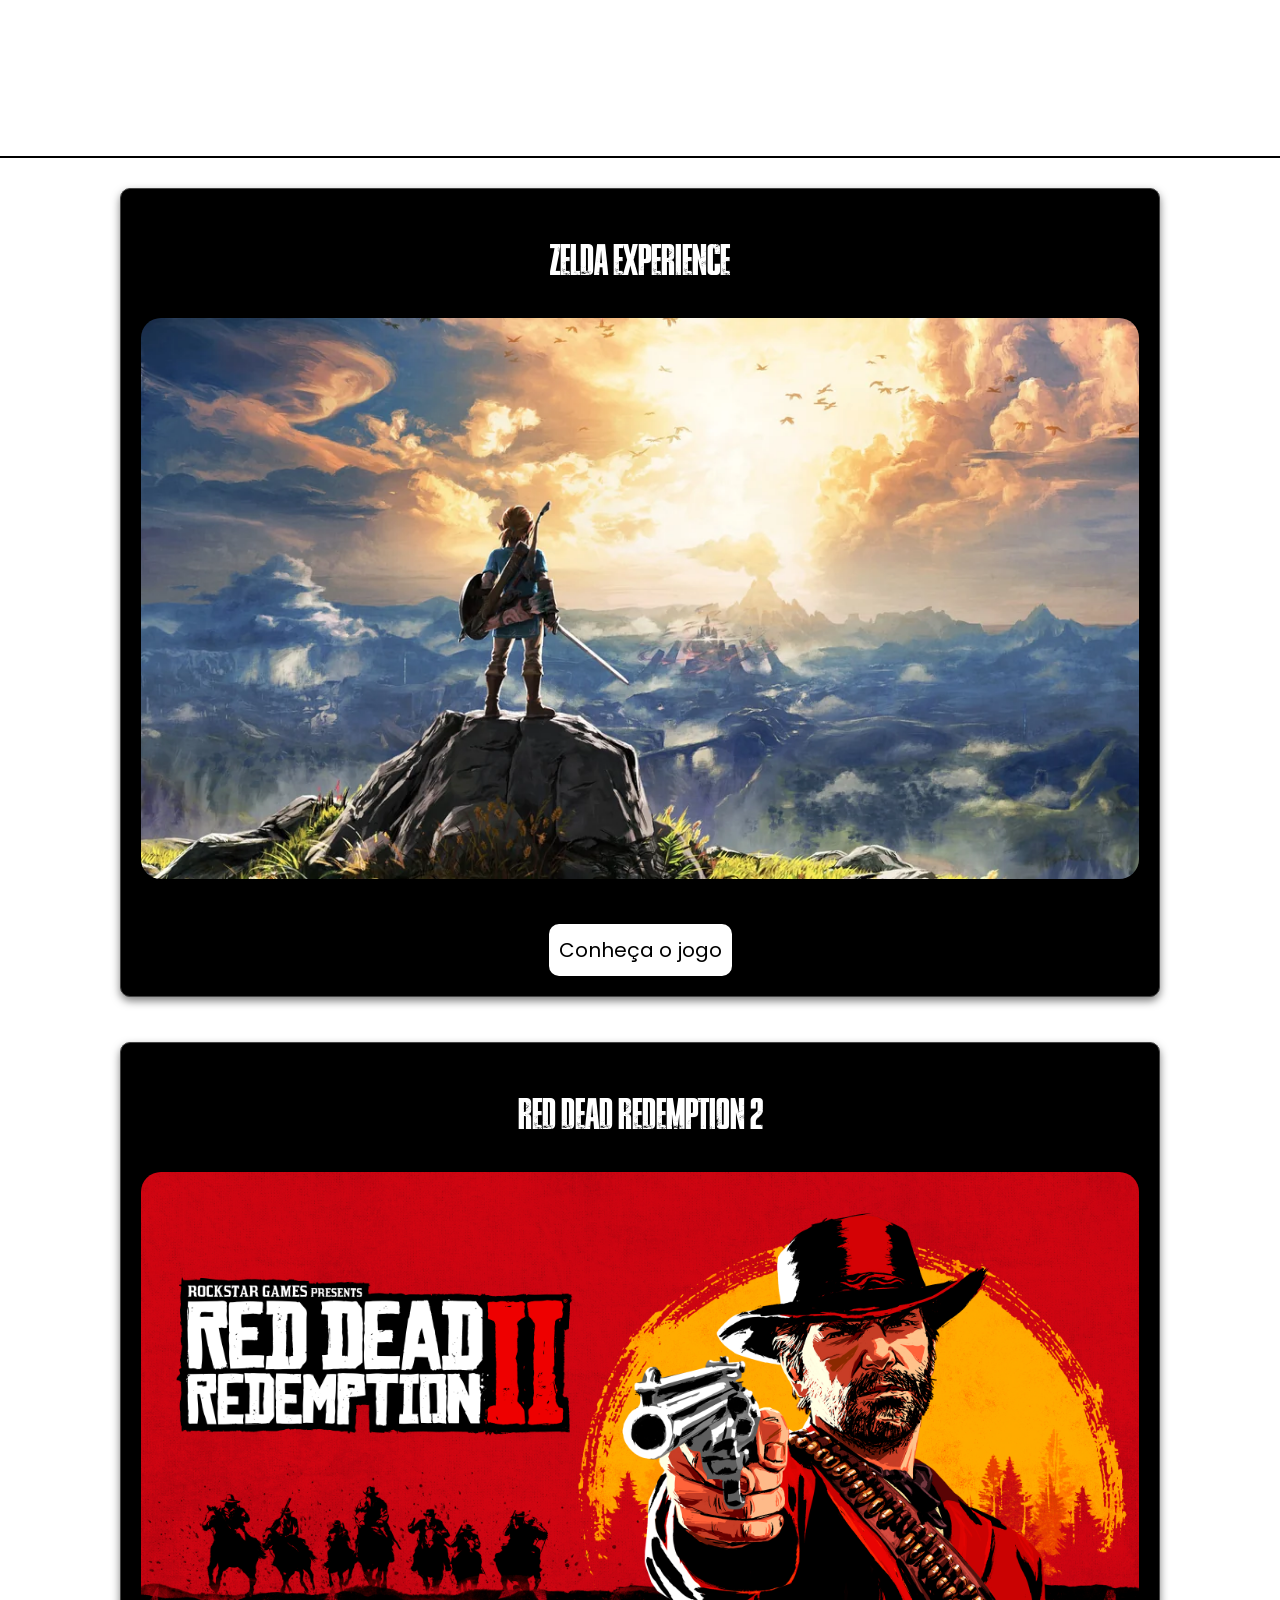
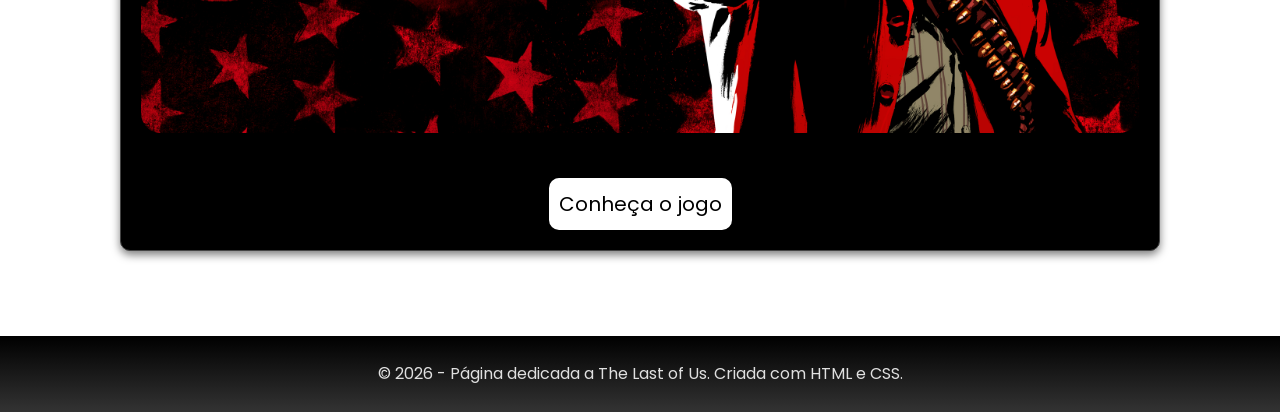
==== jogos.html @ bc87af3b "pronto Co-authored-by: Copilot <copilot@github.com>" ====
<!DOCTYPE html>
<html lang="pt-br">

<head>
    <meta charset="UTF-8">
    <meta name="viewport" content="width=device-width, initial-scale=1.0">
    <title>The Last of Us</title>
    <link rel="shortcut icon" href="../assets/icons/favicon.ico" type="image/x-icon">
    <link rel="stylesheet" href="jogos.css">
     <link href="https://fonts.googleapis.com/css2?family=Oswald:wght@200..700&display=swap" rel="stylesheet">
    <link rel="stylesheet" href="style.css">
     <link rel="shortcut icon" href="assets/favcom.jpg" type="image/x-icon">
</head>

<body>
    <header>
        <h1 class="conheca">CONHECA OS JOGOS</h1>
         </header>
        <div class="container">
            <section>
                <article class="jogos">
                    <h3 class="zelda">ZELDA EXPERIENCE</h3>
                    <img src="assets/the-legend-of-zelda-high-quality-4k-pc-wallpaper-v0-d5g2jaawgw431.webp"
                        alt="">
                    <a href="https://landingpagezelda.vercel.app/" target="_blank">Conheça o jogo</a>
                    
                </article>
            </section>
            <section>
                <article class="jogos">
                    <h3 class="rd">RED DEAD REDEMPTION 2</h3>
                    <img src="../assets/reddead2.jpg"
                        alt="">
                    <a href="https://ockerdavi.github.io/LandingPage-RedDeadRedemption2/" target="_blank">Conheça o jogo</a>
                    
                </article>
            </section>
            



        </div>
    </main>
    <footer>
        <div class="footer-content">
            <p>&copy;  2026 - Página dedicada a The Last of Us. Criada com HTML e CSS.</p>
        </div>
    </footer>
</body>
</html>
---- jogos.css ----
@import url('https://fonts.googleapis.com/css2?family=Poppins:ital,wght@0,100;0,200;0,300;0,400;0,500;0,600;0,700;0,800;0,900;1,100;1,200;1,300;1,400;1,500;1,600;1,700;1,800;1,900&display=swap');




@font-face {
    font-family: zeldafont;
    src: url(../fonts/HyliaSerifBeta-Regular.otf);

}


* {
    padding: 0;
    margin: 0;
    box-sizing: border-box;
    font-family: poppins;
}

main {
    height: 100%;
}

nav {
    background: radial-gradient(#4cae43, #062c01c2);
    color: white;
    font-size: 1.0rem;
    display: flex;
    flex-direction: row;
    align-items: center;
    justify-content: space-between;
    height: 60px;

}

nav a {
    text-decoration: none;
    color: white;
    display: flex;
    justify-content: space-between;
    list-style-type: none;
    padding: 10px;
    margin: 10px;
    align-items: center;
}

ul {
    display: flex;
    flex-direction: row;
    justify-content: space-between;
    list-style-type: none;

}

li {
    display: flex;
    justify-content: space-between;
    list-style-type: none;
    padding: 10px;
    margin: 10px;
}

a:hover {
    cursor: pointer;
    
    background-color: #fff;
    border-radius: 15px;

}

.container {
   
    height: 100%;
    padding: 15px;

}

section {
    padding: 15px;
    background-color: #fff;
    margin-bottom: 15px;

    border-radius: 15px;
}

section h2 {
    text-align: center;
    font-size: 3em;
    color: white;
    margin-bottom: 35px;
    background-color: #000000;
    border-radius: 25px;
    box-shadow: 10px 10px 25px rgba(0, 0, 0, 0.5);
    margin: auto;
    margin-top: 25px;
    margin-bottom: 35px;
    padding: 5px;
    width: fit-content;
    font-weight: 200;
    border: inset white;

}


article>a {
    text-decoration: none;
    color: black;
    background-color: white;
    font-size: 20px;
    padding: 10px;
    border-radius: 10px;
    margin-top: 10px;
    box-shadow: 6px 6px 6px rgba(0, 0, 0, 0.3);
}

article>a:hover {
    background-color: black;
    color: white;

}

article {
    display: flex;
    flex-direction: column;
    align-items: center;
    justify-content: center;
}

article>h3 {
    text-align: center;
    font-size: 2em;
    color: #000000;
    margin-top: 20px;
}

article>p {
    text-align: center;
    font-size: 1em;
    color: #000000;
    margin-bottom: 25px;
    text-align: justify;
}

article>img {
    width: 100%;
    margin: auto;
    border-radius: 20px;
    box-shadow: 6px 6px 10px rgba(0, 0, 0, 0.8);
    object-fit: cover;
    object-position: center;
    margin-top: 25px;
    margin-bottom: 35px;
    display: flex;
    justify-content: center;
    align-items: center;
}

article>div>h3 {

    color: #4f43ae;
    font-size: 1.4em;
    font-weight: 900;
    padding-left: 30px;
}

.footer-content {
    text-align: center;
    padding: 5px;
}

@media screen and (min-width:1500px) {

    section {
        width: 1440px;
        margin: auto;
        margin-bottom: 15px;
    }

}

@media screen and (max-width:600px) {

    nav {
        margin: auto;
        display: flex;
        align-items: center;
        justify-content: center;
        flex-direction: row;
        text-decoration: none;
        text-align: center;
        height: 150px;

    }

    nav ul {
        display: flex;
        flex-direction: row;
        justify-content: left;
        flex-wrap: wrap;
    }

    nav li {
        list-style-type: none;
        margin: 0;
        padding: 0;
    }

    nav a {
        margin: 10px;
        padding: 0;
    }

    nav li:hover {
        cursor: pointer;
        color: #4f43ae;
        background-color: #fff;
        border-radius: 15px;

    }

    section h2 {
        font-size: 2rem;
    }
}

.zelda{
    color: white;
    font-family: 'tlous', sans-serif;
    font-weight: normal;
    font-size: 40px;
}

.rd{
    color: white;
    font-family: 'tlous', sans-serif;
    font-weight: normal;
font-size: 40px;
}

.conheca{
    color: white;
    font-family: 'tlous', sans-serif;
    font-weight: normal;
    font-size: 60px;
    text-align: center;
    margin-top: 20px;
}

.jogos{
    background-color: #000000;
}
---- style.css ----
@font-face {
    font-family: 'tlous';
    /* Nome que você vai usar */
    src: url('assets/The Last Of Us Rough.ttf') format('truetype');
    /* Caminho do arquivo */
}

* {
    box-sizing: border-box;
    /* faz width e height incluirem padding e border no calculo total do tamanho do elemento */
    margin: 0;
    /* remove margens padrão que o navegador aplica nos elementos */
    padding: 0;
    /* remove o espacamento interno padrão que o navegador aplica nos elementos */
}

body {
    font-family: 'Oswald', sans-serif;
    /* define a fonte principal do texto */
    line-height: 1.6;
    /* aumenta a altura entre as linhas */
    color: #f0f0f0;
    /* define a cor padrao do texto */
    background: linear-gradient(to bottom, #000000);
    /* define a cor de fundo da página com gradiente mais claro */
}

.container {
    width: min(1100px, 90%);
    /* define a largura como maximo 1100px ou 90% da tela escolhendo o menor valor*/
    margin: 0 auto;
    /* Remove margem em cima/baixo e centraliza horizontalmente o bloco */

}

header {

    color: #f0f0f0;
    /* texto claro */
    padding: 20px 0;
    /* adiciona espaço interno de 60px em cima e em baixo, sem espaços em laterais */
    border-bottom: 2px solid #000000;
    /* borda inferior sutil */

}

nav {
    display: flex;
    /* coloca os elementos do menu em layout flexivel */
    justify-content: space-between;
    /* distribui os itens do menu com espaço entre eles */
    align-items: center;
    /* alinha os itens do menu verticalmente ao centro */
    gap: 16px;
    /* cria um espaçamento entre os itens filhos */
    flex-wrap: wrap;
    /* permite que os itens quebrem para a linha de baixo em telas menores */
}

nav ul {
    list-style: none;
    /* remove os marcadores de lista */
    display: flex;
    gap: 16px;
}

nav a {
    color: #f0f0f0;
    text-decoration: none;
    /* remove o sublinhado padrão dos links */

    /* deixa o texto do  link em negrito */
    transition: color 0.3s ease;
}

nav a:hover {
    color: #8b4513;
    /* marrom no hover */
}

.hero {
    padding: 80px 20px;
    text-align: center;
    background-image: url("assets/the-giraffe-scene-in-part-1-will-always-be-a-favourite-of-v0-8vf8kxyu7dkb1.webp");
    box-shadow: inset 0 10px 10px black,
        inset 0 -10px 10px black;
    background-size: cover;
    background-position: center;
    color: #f0f0f0;
    text-shadow: 0px 0px 10px black;
    position: relative;
}

.hero::before {
    content: '';
    position: absolute;
    top: 0;
    left: 0;
    right: 0;
    bottom: 0;

    z-index: 1;
}

.hero .container {
    position: relative;
    z-index: 2;
}

.hero h1 {
    font-size: 2.5rem;
    /* define um tamanho grande para o titulo principal */
    margin-bottom: 16px;
    /* adiciona um espaço abaixo do título */
}

.hero p {
    max-width: 700px;
    /* Limita a largura máxima do paragrafo para facilitar a leitura */
    margin: 0 auto 24px;
    /* remove margin em cima, centraliza horizontalmente e adiciona margem abaixo */

}

.btn {
    display: inline-block;
    /* faz o link se comportar como um bloco em linha, permitindo padding e tamanho melhor controlados */
    background: #8b4513;
    /* marrom para tema */
    color: white;
    text-decoration: none;
    padding: 12px 24px;
    border-radius: 8px;
    /* arredonda os cantos do botão */
    font-weight: bold;
    transition: background 0.3s ease;
}

.btn:hover {
    background: #a0522d;
    /* marrom mais claro no hover */
}

.features {
    padding: 40px 0;
    background: linear-gradient(to bottom, #000000);
}

.gameplay {
    padding: 60px 0;
    background: linear-gradient(to bottom, #000000);
}

.grid {
    display: grid;
    /* ativa layout em grade para elementos filhos */
    grid-template-columns: repeat(auto-fit, minmax(220px, 1fr));
    /* cria colunas responsivas que se ajustam automaticamente com minimo de 220px */
    gap: 20px;
}

article {
    background: #1a1a1a;
    padding: 20px;
    border-radius: 10px;
    color: #e0e0e0;
    /* texto ligeiramente cinza */
    border: 1px solid #444;
    /* borda sutil */
    box-shadow: 0 4px 8px rgba(0, 0, 0, 0.5);
    transition: transform 0.3s ease, box-shadow 0.3s ease;
}

article:hover {
    transform: translateY(-5px);
    box-shadow: 0 8px 16px rgba(0, 0, 0, 0.7);
}

#infectados article {
    display: flex;
    flex-direction: column;
    justify-content: space-between;
}

#infectados article img,
#infectados article .infectado-img {
    width: 100%;
    height: auto;
    object-fit: cover;
    margin-top: 16px;
    border-radius: 10px;
    border: 1px solid #444;
    box-shadow: 0 4px 8px rgba(0, 0, 0, 0.35);
}

#infectados .grid {
    align-items: start;
}

.google-link {
    padding: 50px;
    text-align: center;

}

.google-link img {
    max-width: 220px;
    width: 100%;
    ;
    height: auto;
    transition: transform 0.3s ease;
    /* cria uma transição suave para mudanças na propriedade transform */
    margin-top: 20px;
}

.google-link img:hover {
    transform: scale(1.05);
    /* aumenta a imagem em 10% quando o mouse estiver sobre ela */
}

footer {

    color: #e0e0e0;
    text-align: center;
    padding: 20px 0;
    margin-top: 40px;
    background: linear-gradient(to bottom, #000000, #333333);
}

.video-wrapper {
    position: relative;
    width: 100%;
    max-width: 900px;
    margin: 0 auto;
}

.video {
    display: block;
    width: 100%;
    height: auto;
    aspect-ratio: 16 / 9;
    margin-top: 20px;
    border: 2px solid #444;
    /* borda sutil para destacar o vídeo */
    border-radius: 10px;
    /* arredonda os cantos do vídeo */
    box-shadow: 0 4px 8px rgba(0, 0, 0, 0.5);
    /* sombra para dar profundidade */
}

@media (max-width: 600px) {
    .video {
        border-width: 1px;
    }
}

.play {
    width: 40px;
}

.steam {
    width: 40px;
}

.titulo {
    font-family: 'tlous', sans-serif;
    /* Usa a fonte personalizada */
    font-weight: normal;
    font-size: 2.5rem;
    margin-bottom: -30px;
    padding-bottom: -20px;

}

.logotitulo {
    display: flex;
    /* Usa flexbox para organizar os títulos */
    flex-direction: column;
}

.fonte {
    font-family: 'tlous', sans-serif;
    font-size: 2.0rem;
    font-weight: normal;
}


.redirect {
    border-radius: 20px;
}

.alinhamento {
    display: flex;
    justify-content: center;
    align-items: center;
    width: 250px;
    margin: auto;
}
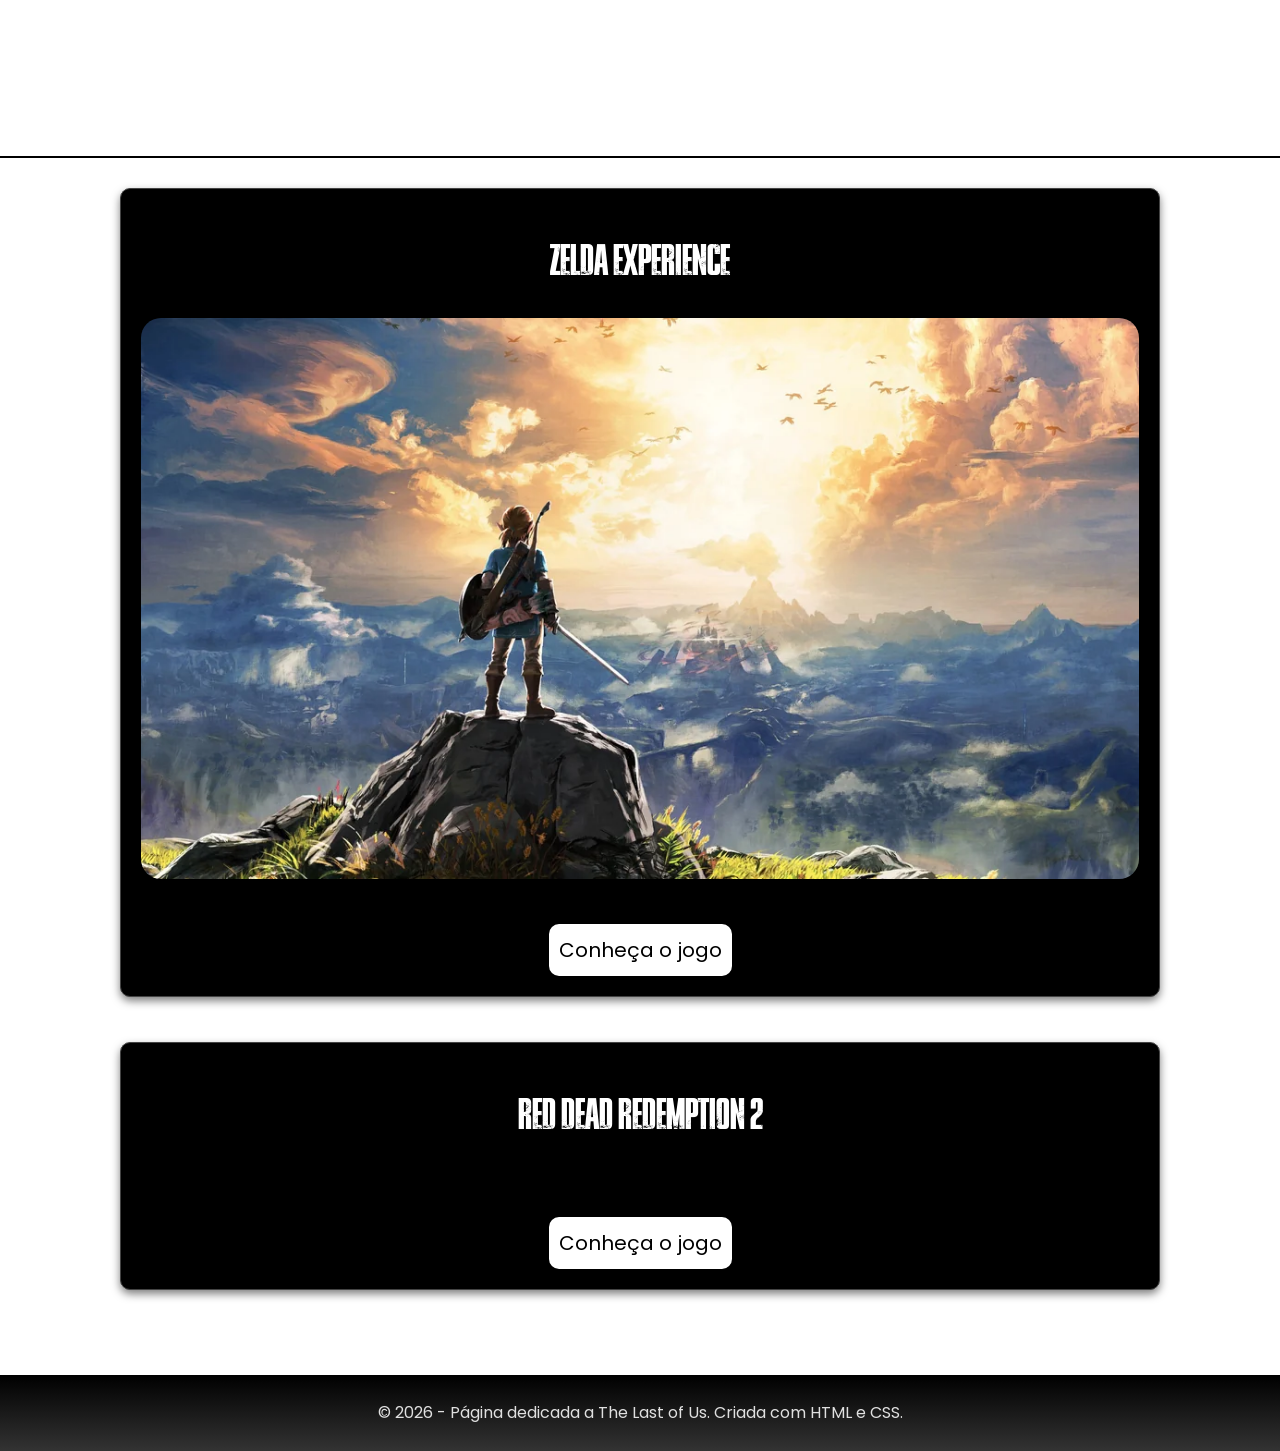
==== commit 443831a4: "." ====
--- a/jogos.html
+++ b/jogos.html
@@ -29,7 +29,7 @@
             <section>
                 <article class="jogos">
                     <h3 class="rd">RED DEAD REDEMPTION 2</h3>
-                    <img src="../assets/reddead2.jpg"
+                    <img src="https://rocket-chainsaw.b-cdn.net/wp-content/uploads/2018/05/Red-Dead-Redemption-2-New-Logo.jpg"
                         alt="">
                     <a href="https://ockerdavi.github.io/LandingPage-RedDeadRedemption2/" target="_blank">Conheça o jogo</a>
                     
